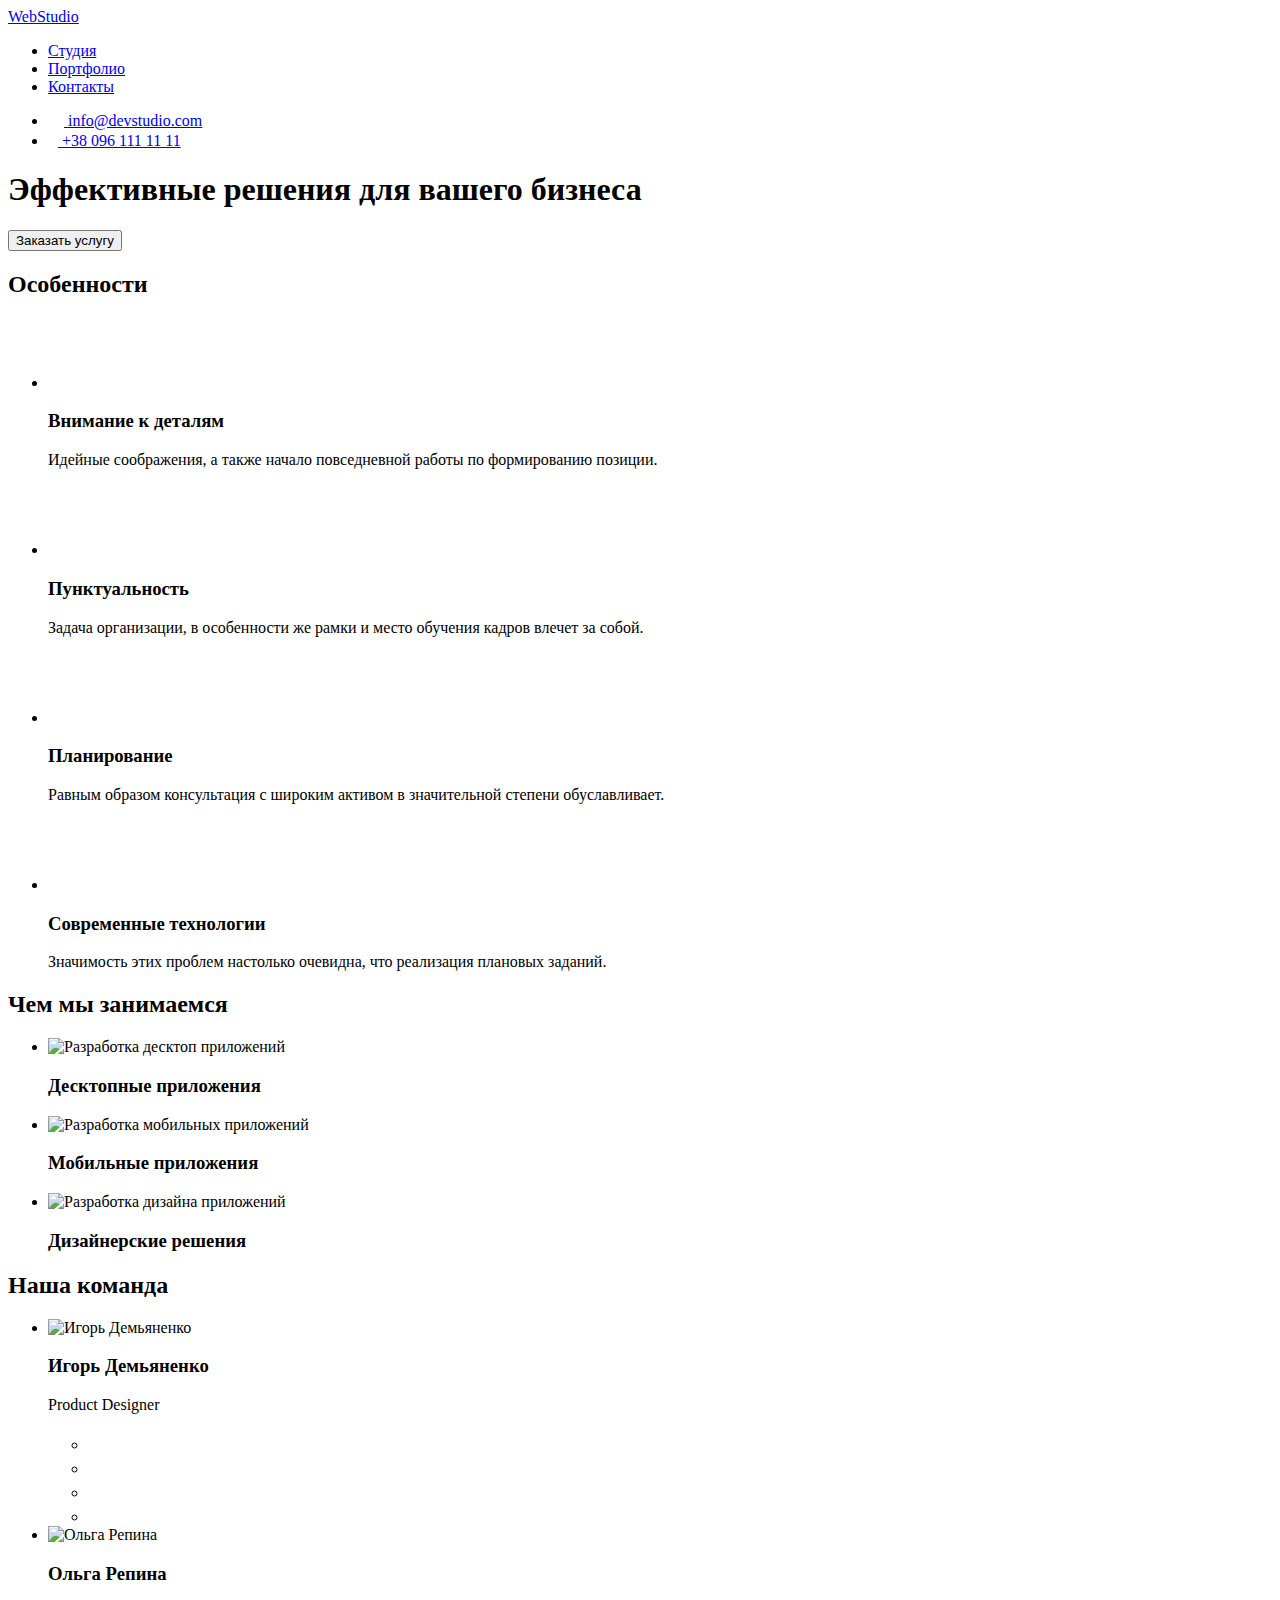
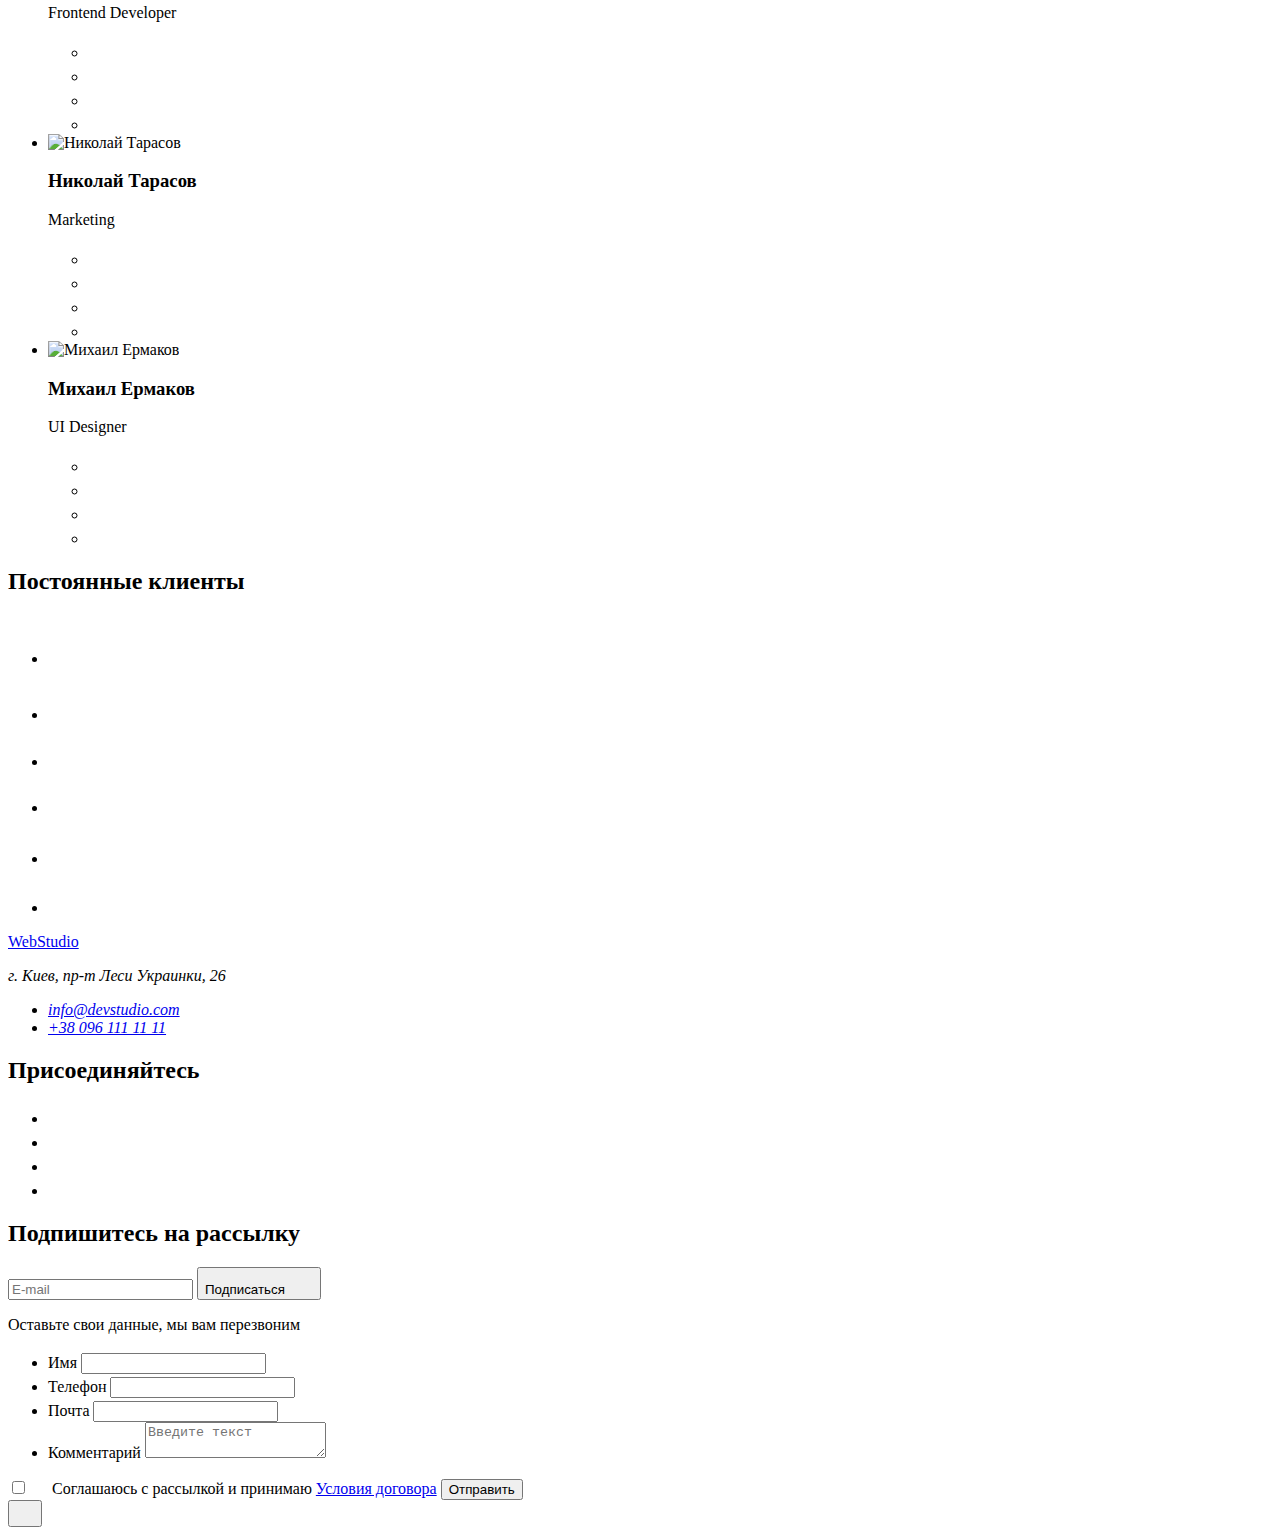
==== index.html @ 6a30c7e4 "Copied files from hw-06" ====
<!DOCTYPE html>
<html lang="ru">
<head>
    <meta charset="UTF-8">
    <meta name="viewport" content="width=device-width, initial-scale=1.0">
    <link rel="preconnect" href="https://fonts.gstatic.com">
    <link href="https://fonts.googleapis.com/css2?family=Raleway:wght@700&family=Roboto:wght@400;500;700;900&display=swap"
        rel="stylesheet">
    <link rel="stylesheet" href="https://cdnjs.cloudflare.com/ajax/libs/modern-normalize/1.0.0/modern-normalize.css"
        integrity="sha512-Zx6MlUMKSVJoQ+83OwhdILe8cSEsCzfqThJd7J/VA2UrK6Ctj85p+xzqfyuNXE5B1k25uUdmJ2OzItbBy9GHAQ=="
        crossorigin="anonymous" />
    <link rel="stylesheet" href="./css/styles.css">
    <title>Web Studio (Version 2.1)</title>
</head>
<body>
    <header class="header">
        <div class="container">
            <a class="logo link" href="./index.html" lang="en">Web<span class="logo-header">Studio</span></a>
            <nav>
                <ul class="navigation-list list">
                    <li>
                        <a class="menu-active-item link" href="./index.html">Студия</a>
                    </li>
                    <li>
                        <a class="menu-item-link link" href="./portfolio.html">Портфолио</a>
                    </li>
                    <li>
                        <a class="menu-item-link link" href="#">Контакты</a>
                    </li>
                </ul>
            </nav>
            <ul class="navigation-list list">
                <li>
                    <a class="header-contacts-link icon-link link" href="mailto:info@devstudio.com">
                        <svg width="16" height="12">
                            <use href="./images/sprite.svg#email"></use>
                        </svg>
                        info@devstudio.com
                    </a>
                </li>
                <li>
                    <a class="header-contacts-link icon-link link" href="tel:+380961111111">
                        <svg width="10" height="16">
                            <use href="./images/sprite.svg#smartphone"></use>
                        </svg>
                        +38 096 111 11 11
                    </a>
                </li>
            </ul>
        </div>
    </header>
    <main>
        <!-- Шапка -->
        <section class="hero">
            <h1 class="hero-motto">Эффективные решения для вашего бизнеса</h1>
            <button class="hero-button" type="button" data-modal-open>Заказать услугу</button>
        </section>

        <!-- Особенности -->
        <section class="features">
            <h2 class="visually-hidden">Особенности</h2>
            <div class="container">
                <ul class="flex-list list">
                    <li class="flex-four-items-in-row">
                        <div class="icon-link">
                            <svg width="70" height="70">
                                <use href="./images/sprite.svg#antenna"></use>
                            </svg>
                        </div>
                        <h3 class="features-list-header">Внимание к деталям</h3>
                        <p class="features-list-description">Идейные соображения, а также начало повседневной работы по формированию позиции.</p>
                    </li>
                    <li class="flex-four-items-in-row">
                        <div class="icon-link">
                            <svg width="70" height="70">
                                <use href="./images/sprite.svg#clock"></use>
                            </svg>
                        </div>
                        <h3 class="features-list-header">Пунктуальность</h3>
                        <p class="features-list-description">Задача организации, в особенности же рамки и место обучения кадров влечет за собой.</p>
                    </li>
                    <li class="flex-four-items-in-row">
                        <div class="icon-link">
                            <svg width="70" height="70">
                                <use href="./images/sprite.svg#diagram"></use>
                            </svg>
                        </div>
                        <h3 class="features-list-header">Планирование</h3>
                        <p class="features-list-description">Равным образом консультация с широким активом в значительной степени обуславливает.</p>
                    </li>
                    <li class="flex-four-items-in-row">
                        <div class="icon-link">
                            <svg width="70" height="70">
                                <use href="./images/sprite.svg#astronaut"></use>
                            </svg>
                        </div>
                        <h3 class="features-list-header">Современные технологии</h3>
                        <p class="features-list-description">Значимость этих проблем настолько очевидна, что реализация плановых заданий.</p>
                    </li>
                </ul>
            </div>
        </section>

        <!-- Чем мы занимаемся -->
        <section class="jobs">
            <div class="container">
                <h2 class="section-header">Чем мы занимаемся</h2>
                <ul class="flex-list list">
                    <li class="jobs-item-wrapper flex-three-items-in-row">
                        <img src="./images/job-example-1.jpg" alt="Разработка десктоп приложений" width="370" height="294">
                        <div class="jobs-item">
                            <h3 class="jobs-item-header">Десктопные приложения</h3>
                        </div>
                    </li>
                    <li class="jobs-item-wrapper flex-three-items-in-row">
                        <img src="./images/job-example-2.jpg" alt="Разработка мобильных приложений" width="370" height="294">
                        <div class="jobs-item">
                            <h3 class="jobs-item-header">Мобильные приложения</h3>
                        </div>
                    </li>
                    <li class="jobs-item-wrapper flex-three-items-in-row">
                        <img src="./images/job-example-3.jpg" alt="Разработка дизайна приложений" width="370" height="294">
                        <div class="jobs-item">
                            <h3 class="jobs-item-header">Дизайнерские решения</h3>
                        </div>
                    </li>
                </ul>
            </div>
        </section>

        <!-- Наша команда -->
        <section class="team">
            <div class="container">
                <h2 class="section-header">Наша команда</h2>
                <ul class="flex-list list">
                    <li class="flex-four-items-in-row team-item">
                        <img src="./images/our-team-1.jpg" alt="Игорь Демьяненко" width="270" height="260">
                        <div class="team-item-description">
                            <h3 class="team-item-name">Игорь Демьяненко</h3>
                            <p class="team-item-position" lang="en">Product Designer</p>
                            <div>
                                <ul class="list">
                                    <li class="link">
                                        <a class="icon-link" href="">
                                            <svg width="20" height="20">
                                                <use href="./images/sprite.svg#instagram"></use>
                                            </svg>
                                        </a>
                                    </li>
                                    <li class="link">
                                        <a class="icon-link" href="">
                                            <svg width="20" height="20">
                                                <use href="./images/sprite.svg#twitter"></use>
                                            </svg>
                                        </a>
                                    </li>
                                    <li class="link">
                                        <a class="icon-link" href="">
                                            <svg width="20" height="20">
                                                <use href="./images/sprite.svg#facebook"></use>
                                            </svg>
                                        </a>
                                    </li>
                                    <li class="link">
                                        <a class="icon-link" href="">
                                            <svg width="20" height="20">
                                                <use href="./images/sprite.svg#linkedin"></use>
                                            </svg>
                                        </a>
                                    </li>
                                </ul>
                            </div>
                        </div>
                    </li>
                    
                    <li class="flex-four-items-in-row team-item">
                        <img src="./images/our-team-2.jpg" alt="Ольга Репина" width="270" height="260">
                        <div class="team-item-description">
                            <h3 class="team-item-name">Ольга Репина</h3>
                            <p class="team-item-position" lang="en">Frontend Developer</p>
                            <div>
                                <ul class="list">
                                    <li class="link">
                                        <a class="icon-link" href="">
                                            <svg width="20" height="20">
                                                <use href="./images/sprite.svg#instagram"></use>
                                            </svg>
                                        </a>
                                    </li>
                                    <li class="link">
                                        <a class="icon-link" href="">
                                            <svg width="20" height="20">
                                                <use href="./images/sprite.svg#twitter"></use>
                                            </svg>
                                        </a>
                                    </li>
                                    <li class="link">
                                        <a class="icon-link" href="">
                                            <svg width="20" height="20">
                                                <use href="./images/sprite.svg#facebook"></use>
                                            </svg>
                                        </a>
                                    </li>
                                    <li class="link">
                                        <a class="icon-link" href="">
                                            <svg width="20" height="20">
                                                <use href="./images/sprite.svg#linkedin"></use>
                                            </svg>
                                        </a>
                                    </li>
                                </ul>
                            </div>
                        </div>
                    </li>
                    
                    <li class="flex-four-items-in-row team-item">
                        <img src="./images/our-team-3.jpg" alt="Николай Тарасов" width="270" height="260">
                        <div class="team-item-description">
                            <h3 class="team-item-name">Николай Тарасов</h3>
                            <p class="team-item-position" lang="en">Marketing</p>
                            <div>
                                <ul class="list">
                                    <li class="link">
                                        <a class="icon-link" href="">
                                            <svg width="20" height="20">
                                                <use href="./images/sprite.svg#instagram"></use>
                                            </svg>
                                        </a>
                                    </li>
                                    <li class="link">
                                        <a class="icon-link" href="">
                                            <svg width="20" height="20">
                                                <use href="./images/sprite.svg#twitter"></use>
                                            </svg>
                                        </a>
                                    </li>
                                    <li class="link">
                                        <a class="icon-link" href="">
                                            <svg width="20" height="20">
                                                <use href="./images/sprite.svg#facebook"></use>
                                            </svg>
                                        </a>
                                    </li>
                                    <li class="link">
                                        <a class="icon-link" href="">
                                            <svg width="20" height="20">
                                                <use href="./images/sprite.svg#linkedin"></use>
                                            </svg>
                                        </a>
                                    </li>
                                </ul>
                            </div>
                        </div>
                    </li>
                    
                    <li class="flex-four-items-in-row team-item">
                        <img src="./images/our-team-4.jpg" alt="Михаил Ермаков" width="270" height="260">
                        <div class="team-item-description">
                            <h3 class="team-item-name">Михаил Ермаков</h3>
                            <p class="team-item-position" lang="en">UI Designer</p>
                            <div>
                                <ul class="list">
                                    <li class="link">
                                        <a class="icon-link" href="">
                                            <svg width="20" height="20">
                                                <use href="./images/sprite.svg#instagram"></use>
                                            </svg>
                                        </a>
                                    </li>
                                    <li class="link">
                                        <a class="icon-link" href="">
                                            <svg width="20" height="20">
                                                <use href="./images/sprite.svg#twitter"></use>
                                            </svg>
                                        </a>
                                    </li>
                                    <li class="link">
                                        <a class="icon-link" href="">
                                            <svg width="20" height="20">
                                                <use href="./images/sprite.svg#facebook"></use>
                                            </svg>
                                        </a>
                                    </li>
                                    <li class="link">
                                        <a class="icon-link" href="">
                                            <svg width="20" height="20">
                                                <use href="./images/sprite.svg#linkedin"></use>
                                            </svg>
                                        </a>
                                    </li>
                                </ul>
                            </div>
                        </div>
                    </li>
                </ul>
            </div>
        </section>

        <!-- Постоянные клиенты -->
        <section class="clients">
            <div class="container">
                <h2 class="section-header">Постоянные клиенты</h2>
                <ul class="flex-list list">
                    <li class="client-item">
                        <a class="icon-link link" href="">
                            <svg width="44" height="49">
                                <use href="./images/sprite.svg#client-1"></use>
                            </svg>
                        </a>
                    </li>
                    <li class="client-item">
                        <a class="icon-link link" href="">
                            <svg width="40" height="52">
                                <use href="./images/sprite.svg#client-2"></use>
                            </svg>
                        </a>
                    </li>
                    <li class="client-item">
                        <a class="icon-link link" href="">
                            <svg width="41" height="43">
                                <use href="./images/sprite.svg#client-3"></use>
                            </svg>
                        </a>
                    </li>
                    <li class="client-item">
                        <a class="icon-link link" href="">
                            <svg width="80" height="42">
                                <use href="./images/sprite.svg#client-4"></use>
                            </svg>
                        </a>
                    </li>
                    <li class="client-item">
                        <a class="icon-link link" href="">
                            <svg width="59" height="47">
                                <use href="./images/sprite.svg#client-5"></use>
                            </svg>
                        </a>
                    </li>
                    <li class="client-item">
                        <a class="icon-link link" href="">
                            <svg width="88" height="45">
                                <use href="./images/sprite.svg#client-6"></use>
                            </svg>
                        </a>
                    </li>
                </ul>
            </div>
        </section>
    </main>
    <footer class="footer">
        <div class="container">
            <div>
                <a class="logo link" href="./index.html" lang="en">Web<span class="logo-footer">Studio</span></a>
                <address>
                    <p class="footer-contacts-address">г. Киев, пр-т Леси Украинки, 26</p>
                    <ul class="list">
                        <li>
                            <a class="footer-contacts-link link" href="mailto:info@devstudio.com">info@devstudio.com</a>
                        </li>
                        <li>
                            <a class="footer-contacts-link link" href="tel:+380961111111">+38 096 111 11 11</a>
                        </li>
                    </ul>
                </address>
            </div>
            <div class="join">
                <h2>Присоединяйтесь</h2>
                <ul class="list">
                    <li class="link">
                        <a class="icon-link" href="">
                            <svg width="20" height="20">
                                <use href="./images/sprite.svg#instagram"></use>
                            </svg>
                        </a>
                    </li>
                    <li class="link">
                        <a class="icon-link" href="">
                            <svg width="20" height="20">
                                <use href="./images/sprite.svg#twitter"></use>
                            </svg>
                        </a>
                    </li>
                    <li class="link">
                        <a class="icon-link" href="">
                            <svg width="20" height="20">
                                <use href="./images/sprite.svg#facebook"></use>
                            </svg>
                        </a>
                    </li>
                    <li class="link">
                        <a class="icon-link" href="">
                            <svg width="20" height="20">
                                <use href="./images/sprite.svg#linkedin"></use>
                            </svg>
                        </a>
                    </li>
                </ul>
            </div>
            <div class="subscribe">
                <h2>Подпишитесь на рассылку</h2>
                <form class="subs-form">
                    <input class="footer-input" type="email" name="subs-email" placeholder="E-mail">
                    <button class="subs-btn" type="submit">
                        Подписаться
                        <svg width="24" height="24">
                            <use href="./images/sprite.svg#subs"></use>
                        </svg>
                    </button>
                </form>
            </div>
        </div>
    </footer>

    <div class="backdrop is-hidden" data-modal>
    <!-- <div class="backdrop" data-modal> -->
        <div class="modal">
            <form class="modal-form">
                <p>Оставьте свои данные, мы вам перезвоним</p>
                <ul class="list">
                    <li>
                        <label class="input-item">
                            Имя
                            <span class="input-wrapper">
                                <input class="modal-input" type="text" name="user-name" required minlength="2">
                                <svg width="18" height="18">
                                    <use href="./images/sprite.svg#person"></use>
                                </svg>
                            </span>
                        </label>
                    </li>

                    <li>
                        <label class="input-item">
                            Телефон
                            <span class="input-wrapper">
                                <input class="modal-input" type="tel" name="user-phone" required pattern="[+]+[0-9]{12}" title="+380111111111">
                                <svg width="18" height="18">
                                    <use href="./images/sprite.svg#phone"></use>
                                </svg>
                            </span>
                        </label>
                    </li>

                    <li>
                        <label class="input-item">
                            Почта
                            <span class="input-wrapper">
                                <input class="modal-input" type="email" name="user-email" required>
                                <svg width="18" height="18">
                                    <use href="./images/sprite.svg#modal-email"></use>
                                </svg>
                            </span>
                        </label>
                    </li>

                    <li>
                        <label class="input-item">
                            Комментарий
                            <textarea name="comments" placeholder="Введите текст"></textarea>
                        </label>
                    </li>
                </ul>
                    
                <input class="agreement-checkbox visually-hidden" type="checkbox" name="agreement" id="agreement">
                <label class="agreement-text" for="agreement">
                    <span class="check-off"></span>
                    <svg width="16" height="15">
                        <use href="./images/sprite.svg#check-on"></use>
                    </svg>
                    <span class="agr-text">Соглашаюсь с рассылкой и принимаю <a href="#">Условия договора</a></span>
                </label>
                
                <button class="send-btn" type="submit">
                    Отправить
                </button>
            </form>
            <button class="modal-close-btn icon-link" type="button" data-modal-close>
                <svg width="18" height="18">
                    <use href="./images/sprite.svg#close"></use>
                </svg>
            </button>
        </div>
    </div>

    <script src="./js/modal.js"></script>
</body>
</html>
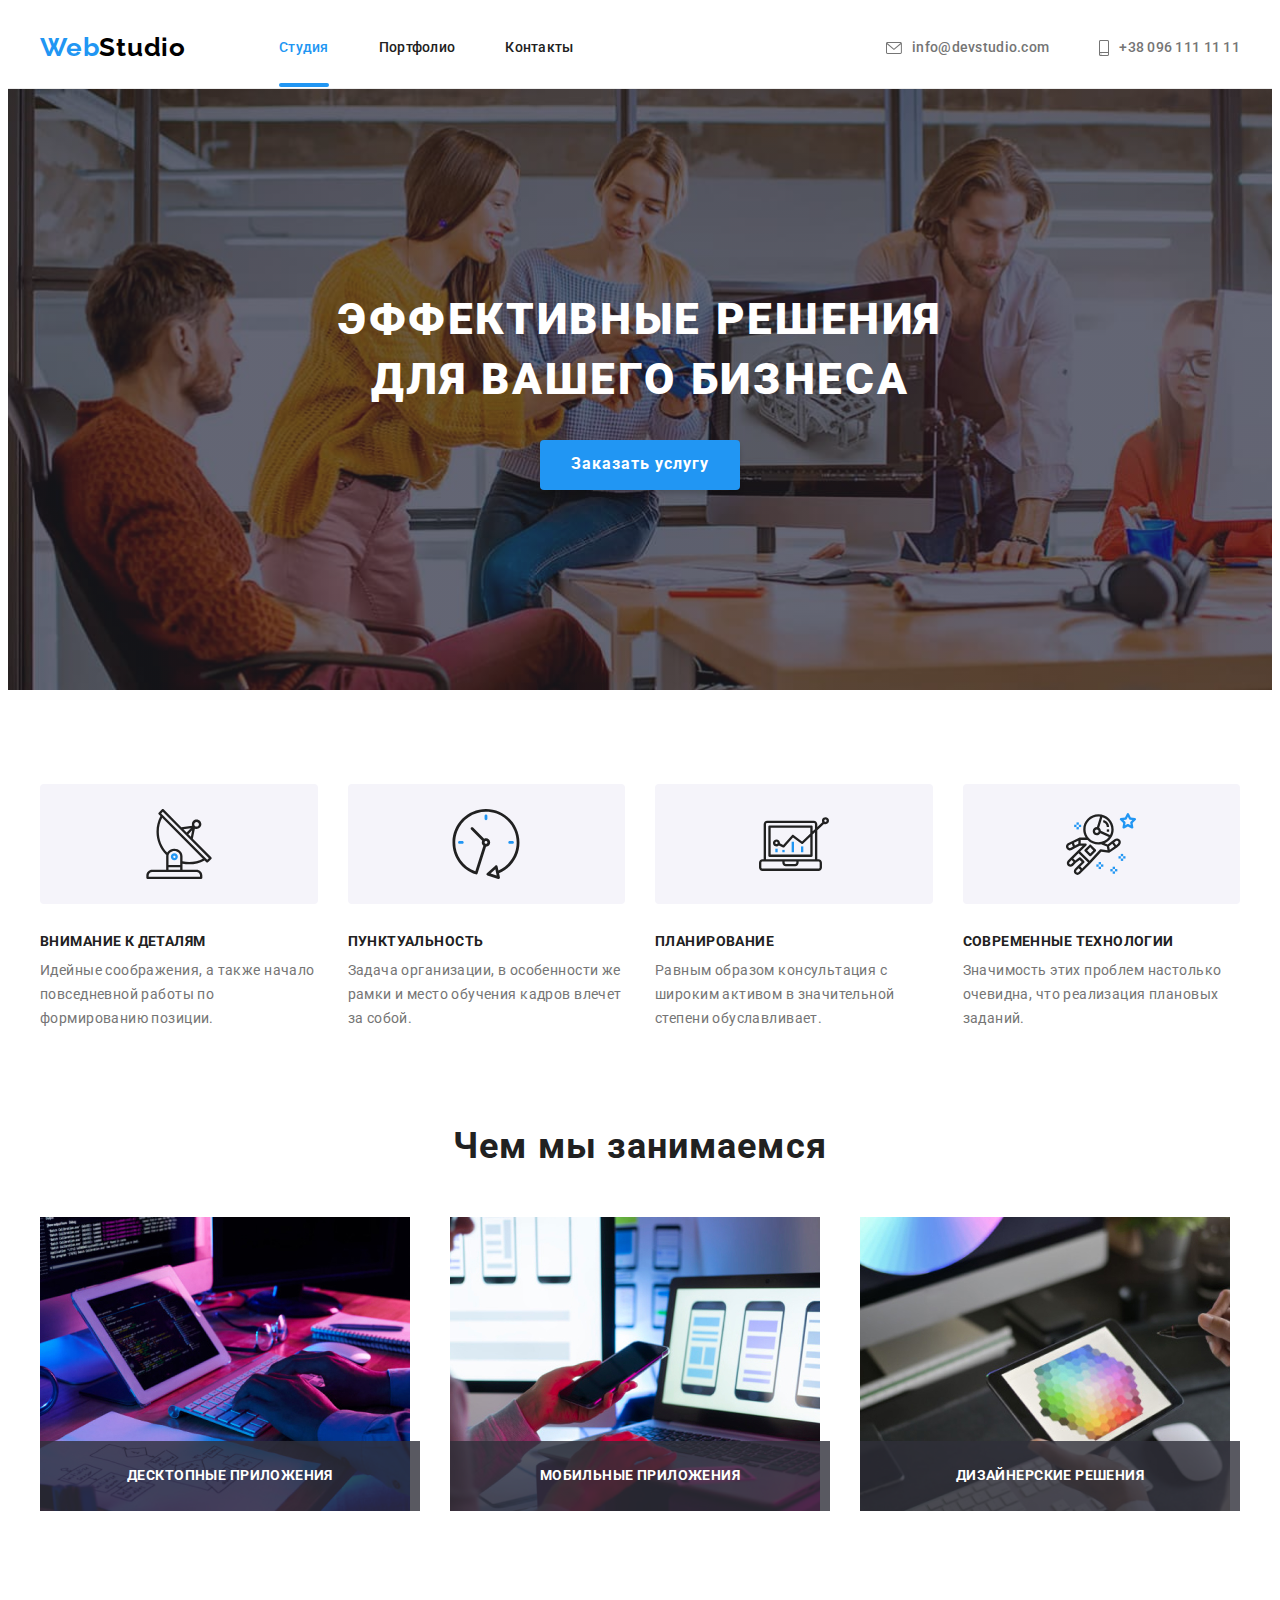
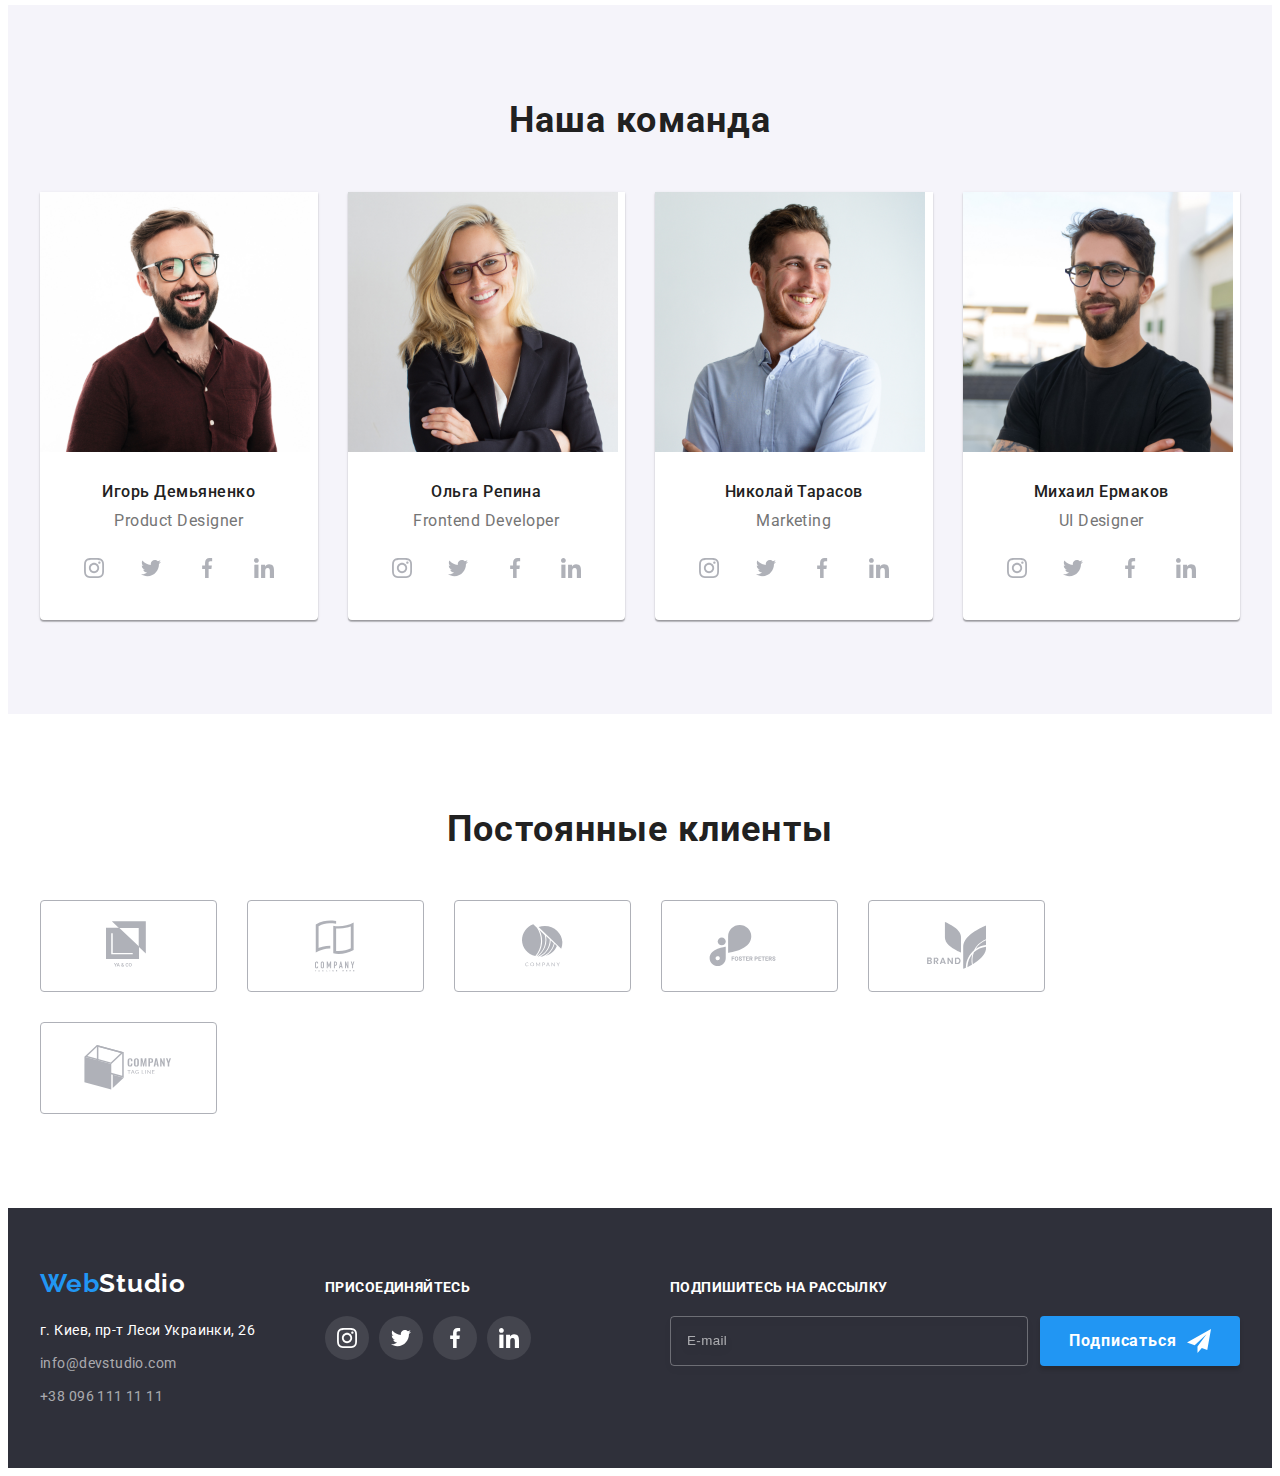
==== commit 13a06cbb: "renamed classes" ====
--- a/index.html
+++ b/index.html
@@ -15,32 +15,32 @@
 <body>
     <header class="header">
         <div class="container">
-            <a class="logo link" href="./index.html" lang="en">Web<span class="logo-header">Studio</span></a>
+            <a class="logo" href="./index.html" lang="en">Web<span class="logo--dark-text">Studio</span></a>
             <nav>
-                <ul class="navigation-list list">
-                    <li>
-                        <a class="menu-active-item link" href="./index.html">Студия</a>
-                    </li>
-                    <li>
-                        <a class="menu-item-link link" href="./portfolio.html">Портфолио</a>
-                    </li>
-                    <li>
-                        <a class="menu-item-link link" href="#">Контакты</a>
+                <ul class="menu">
+                    <li>
+                        <a class="menu__item--active" href="./index.html">Студия</a>
+                    </li>
+                    <li>
+                        <a class="menu__item" href="./portfolio.html">Портфолио</a>
+                    </li>
+                    <li>
+                        <a class="menu__item" href="#">Контакты</a>
                     </li>
                 </ul>
             </nav>
-            <ul class="navigation-list list">
+            <ul class="header-contacts">
                 <li>
-                    <a class="header-contacts-link icon-link link" href="mailto:info@devstudio.com">
-                        <svg width="16" height="12">
+                    <a class="header-contacts__link icon-wrapper" href="mailto:info@devstudio.com">
+                        <svg class="header-contacts__icon" width="16" height="12">
                             <use href="./images/sprite.svg#email"></use>
                         </svg>
                         info@devstudio.com
                     </a>
                 </li>
                 <li>
-                    <a class="header-contacts-link icon-link link" href="tel:+380961111111">
-                        <svg width="10" height="16">
+                    <a class="header-contacts__link icon-wrapper" href="tel:+380961111111">
+                        <svg class="header-contacts__icon" width="10" height="16">
                             <use href="./images/sprite.svg#smartphone"></use>
                         </svg>
                         +38 096 111 11 11
@@ -52,50 +52,50 @@
     <main>
         <!-- Шапка -->
         <section class="hero">
-            <h1 class="hero-motto">Эффективные решения для вашего бизнеса</h1>
-            <button class="hero-button" type="button" data-modal-open>Заказать услугу</button>
+            <h1 class="hero__motto">Эффективные решения для вашего бизнеса</h1>
+            <button class="form-btn" type="button" data-modal-open>Заказать услугу</button>
         </section>
 
         <!-- Особенности -->
         <section class="features">
             <h2 class="visually-hidden">Особенности</h2>
             <div class="container">
-                <ul class="flex-list list">
+                <ul class="flex-list">
                     <li class="flex-four-items-in-row">
-                        <div class="icon-link">
+                        <div class="features__icon icon-wrapper">
                             <svg width="70" height="70">
                                 <use href="./images/sprite.svg#antenna"></use>
                             </svg>
                         </div>
-                        <h3 class="features-list-header">Внимание к деталям</h3>
-                        <p class="features-list-description">Идейные соображения, а также начало повседневной работы по формированию позиции.</p>
+                        <h3 class="features__title">Внимание к деталям</h3>
+                        <p class="features__description">Идейные соображения, а также начало повседневной работы по формированию позиции.</p>
                     </li>
                     <li class="flex-four-items-in-row">
-                        <div class="icon-link">
+                        <div class="features__icon icon-wrapper">
                             <svg width="70" height="70">
                                 <use href="./images/sprite.svg#clock"></use>
                             </svg>
                         </div>
-                        <h3 class="features-list-header">Пунктуальность</h3>
-                        <p class="features-list-description">Задача организации, в особенности же рамки и место обучения кадров влечет за собой.</p>
+                        <h3 class="features__title">Пунктуальность</h3>
+                        <p class="features__description">Задача организации, в особенности же рамки и место обучения кадров влечет за собой.</p>
                     </li>
                     <li class="flex-four-items-in-row">
-                        <div class="icon-link">
+                        <div class="features__icon icon-wrapper">
                             <svg width="70" height="70">
                                 <use href="./images/sprite.svg#diagram"></use>
                             </svg>
                         </div>
-                        <h3 class="features-list-header">Планирование</h3>
-                        <p class="features-list-description">Равным образом консультация с широким активом в значительной степени обуславливает.</p>
+                        <h3 class="features__title">Планирование</h3>
+                        <p class="features__description">Равным образом консультация с широким активом в значительной степени обуславливает.</p>
                     </li>
                     <li class="flex-four-items-in-row">
-                        <div class="icon-link">
+                        <div class="features__icon icon-wrapper">
                             <svg width="70" height="70">
                                 <use href="./images/sprite.svg#astronaut"></use>
                             </svg>
                         </div>
-                        <h3 class="features-list-header">Современные технологии</h3>
-                        <p class="features-list-description">Значимость этих проблем настолько очевидна, что реализация плановых заданий.</p>
+                        <h3 class="features__title">Современные технологии</h3>
+                        <p class="features__description">Значимость этих проблем настолько очевидна, что реализация плановых заданий.</p>
                     </li>
                 </ul>
             </div>
@@ -105,23 +105,23 @@
         <section class="jobs">
             <div class="container">
                 <h2 class="section-header">Чем мы занимаемся</h2>
-                <ul class="flex-list list">
-                    <li class="jobs-item-wrapper flex-three-items-in-row">
+                <ul class="flex-list">
+                    <li class="jobs-item flex-three-items-in-row">
                         <img src="./images/job-example-1.jpg" alt="Разработка десктоп приложений" width="370" height="294">
-                        <div class="jobs-item">
-                            <h3 class="jobs-item-header">Десктопные приложения</h3>
-                        </div>
-                    </li>
-                    <li class="jobs-item-wrapper flex-three-items-in-row">
+                        <div class="jobs-item__wrapper">
+                            <h3 class="jobs-item__title">Десктопные приложения</h3>
+                        </div>
+                    </li>
+                    <li class="jobs-item flex-three-items-in-row">
                         <img src="./images/job-example-2.jpg" alt="Разработка мобильных приложений" width="370" height="294">
-                        <div class="jobs-item">
-                            <h3 class="jobs-item-header">Мобильные приложения</h3>
-                        </div>
-                    </li>
-                    <li class="jobs-item-wrapper flex-three-items-in-row">
+                        <div class="jobs-item__wrapper">
+                            <h3 class="jobs-item__title">Мобильные приложения</h3>
+                        </div>
+                    </li>
+                    <li class="jobs-item flex-three-items-in-row">
                         <img src="./images/job-example-3.jpg" alt="Разработка дизайна приложений" width="370" height="294">
-                        <div class="jobs-item">
-                            <h3 class="jobs-item-header">Дизайнерские решения</h3>
+                        <div class="jobs-item__wrapper">
+                            <h3 class="jobs-item__title">Дизайнерские решения</h3>
                         </div>
                     </li>
                 </ul>
@@ -132,164 +132,156 @@
         <section class="team">
             <div class="container">
                 <h2 class="section-header">Наша команда</h2>
-                <ul class="flex-list list">
-                    <li class="flex-four-items-in-row team-item">
+                <ul class="flex-list">
+                    <li class="team__item flex-four-items-in-row">
                         <img src="./images/our-team-1.jpg" alt="Игорь Демьяненко" width="270" height="260">
-                        <div class="team-item-description">
-                            <h3 class="team-item-name">Игорь Демьяненко</h3>
-                            <p class="team-item-position" lang="en">Product Designer</p>
-                            <div>
-                                <ul class="list">
-                                    <li class="link">
-                                        <a class="icon-link" href="">
-                                            <svg width="20" height="20">
-                                                <use href="./images/sprite.svg#instagram"></use>
-                                            </svg>
-                                        </a>
-                                    </li>
-                                    <li class="link">
-                                        <a class="icon-link" href="">
-                                            <svg width="20" height="20">
-                                                <use href="./images/sprite.svg#twitter"></use>
-                                            </svg>
-                                        </a>
-                                    </li>
-                                    <li class="link">
-                                        <a class="icon-link" href="">
-                                            <svg width="20" height="20">
-                                                <use href="./images/sprite.svg#facebook"></use>
-                                            </svg>
-                                        </a>
-                                    </li>
-                                    <li class="link">
-                                        <a class="icon-link" href="">
-                                            <svg width="20" height="20">
-                                                <use href="./images/sprite.svg#linkedin"></use>
-                                            </svg>
-                                        </a>
-                                    </li>
-                                </ul>
-                            </div>
+                        <div class="team__meta">
+                            <h3 class="team__member-name">Игорь Демьяненко</h3>
+                            <p class="team__position" lang="en">Product Designer</p>
+                            <ul class="socials">
+                                <li>
+                                    <a class="socials__icon icon-wrapper" href="#">
+                                        <svg width="20" height="20">
+                                            <use href="./images/sprite.svg#instagram"></use>
+                                        </svg>
+                                    </a>
+                                </li>
+                                <li>
+                                    <a class="socials__icon icon-wrapper" href="#">
+                                        <svg width="20" height="20">
+                                            <use href="./images/sprite.svg#twitter"></use>
+                                        </svg>
+                                    </a>
+                                </li>
+                                <li>
+                                    <a class="socials__icon icon-wrapper" href="#">
+                                        <svg width="20" height="20">
+                                            <use href="./images/sprite.svg#facebook"></use>
+                                        </svg>
+                                    </a>
+                                </li>
+                                <li>
+                                    <a class="socials__icon icon-wrapper" href="#">
+                                        <svg width="20" height="20">
+                                            <use href="./images/sprite.svg#linkedin"></use>
+                                        </svg>
+                                    </a>
+                                </li>
+                            </ul>
                         </div>
                     </li>
                     
-                    <li class="flex-four-items-in-row team-item">
+                    <li class="team__item flex-four-items-in-row">
                         <img src="./images/our-team-2.jpg" alt="Ольга Репина" width="270" height="260">
-                        <div class="team-item-description">
-                            <h3 class="team-item-name">Ольга Репина</h3>
-                            <p class="team-item-position" lang="en">Frontend Developer</p>
-                            <div>
-                                <ul class="list">
-                                    <li class="link">
-                                        <a class="icon-link" href="">
-                                            <svg width="20" height="20">
-                                                <use href="./images/sprite.svg#instagram"></use>
-                                            </svg>
-                                        </a>
-                                    </li>
-                                    <li class="link">
-                                        <a class="icon-link" href="">
-                                            <svg width="20" height="20">
-                                                <use href="./images/sprite.svg#twitter"></use>
-                                            </svg>
-                                        </a>
-                                    </li>
-                                    <li class="link">
-                                        <a class="icon-link" href="">
-                                            <svg width="20" height="20">
-                                                <use href="./images/sprite.svg#facebook"></use>
-                                            </svg>
-                                        </a>
-                                    </li>
-                                    <li class="link">
-                                        <a class="icon-link" href="">
-                                            <svg width="20" height="20">
-                                                <use href="./images/sprite.svg#linkedin"></use>
-                                            </svg>
-                                        </a>
-                                    </li>
-                                </ul>
-                            </div>
+                        <div class="team__meta">
+                            <h3 class="team__member-name">Ольга Репина</h3>
+                            <p class="team__position" lang="en">Frontend Developer</p>
+                            <ul class="socials">
+                                <li>
+                                    <a class="socials__icon icon-wrapper" href="#">
+                                        <svg width="20" height="20">
+                                            <use href="./images/sprite.svg#instagram"></use>
+                                        </svg>
+                                    </a>
+                                </li>
+                                <li>
+                                    <a class="socials__icon icon-wrapper" href="#">
+                                        <svg width="20" height="20">
+                                            <use href="./images/sprite.svg#twitter"></use>
+                                        </svg>
+                                    </a>
+                                </li>
+                                <li>
+                                    <a class="socials__icon icon-wrapper" href="#">
+                                        <svg width="20" height="20">
+                                            <use href="./images/sprite.svg#facebook"></use>
+                                        </svg>
+                                    </a>
+                                </li>
+                                <li>
+                                    <a class="socials__icon icon-wrapper" href="#">
+                                        <svg width="20" height="20">
+                                            <use href="./images/sprite.svg#linkedin"></use>
+                                        </svg>
+                                    </a>
+                                </li>
+                            </ul>
                         </div>
                     </li>
                     
-                    <li class="flex-four-items-in-row team-item">
+                    <li class="team__item flex-four-items-in-row">
                         <img src="./images/our-team-3.jpg" alt="Николай Тарасов" width="270" height="260">
-                        <div class="team-item-description">
-                            <h3 class="team-item-name">Николай Тарасов</h3>
-                            <p class="team-item-position" lang="en">Marketing</p>
-                            <div>
-                                <ul class="list">
-                                    <li class="link">
-                                        <a class="icon-link" href="">
-                                            <svg width="20" height="20">
-                                                <use href="./images/sprite.svg#instagram"></use>
-                                            </svg>
-                                        </a>
-                                    </li>
-                                    <li class="link">
-                                        <a class="icon-link" href="">
-                                            <svg width="20" height="20">
-                                                <use href="./images/sprite.svg#twitter"></use>
-                                            </svg>
-                                        </a>
-                                    </li>
-                                    <li class="link">
-                                        <a class="icon-link" href="">
-                                            <svg width="20" height="20">
-                                                <use href="./images/sprite.svg#facebook"></use>
-                                            </svg>
-                                        </a>
-                                    </li>
-                                    <li class="link">
-                                        <a class="icon-link" href="">
-                                            <svg width="20" height="20">
-                                                <use href="./images/sprite.svg#linkedin"></use>
-                                            </svg>
-                                        </a>
-                                    </li>
-                                </ul>
-                            </div>
+                        <div class="team__meta">
+                            <h3 class="team__member-name">Николай Тарасов</h3>
+                            <p class="team__position" lang="en">Marketing</p>
+                            <ul class="socials">
+                                <li>
+                                    <a class="socials__icon icon-wrapper" href="#">
+                                        <svg width="20" height="20">
+                                            <use href="./images/sprite.svg#instagram"></use>
+                                        </svg>
+                                    </a>
+                                </li>
+                                <li>
+                                    <a class="socials__icon icon-wrapper" href="#">
+                                        <svg width="20" height="20">
+                                            <use href="./images/sprite.svg#twitter"></use>
+                                        </svg>
+                                    </a>
+                                </li>
+                                <li>
+                                    <a class="socials__icon icon-wrapper" href="#">
+                                        <svg width="20" height="20">
+                                            <use href="./images/sprite.svg#facebook"></use>
+                                        </svg>
+                                    </a>
+                                </li>
+                                <li>
+                                    <a class="socials__icon icon-wrapper" href="#">
+                                        <svg width="20" height="20">
+                                            <use href="./images/sprite.svg#linkedin"></use>
+                                        </svg>
+                                    </a>
+                                </li>
+                            </ul>
                         </div>
                     </li>
                     
-                    <li class="flex-four-items-in-row team-item">
+                    <li class="team__item flex-four-items-in-row">
                         <img src="./images/our-team-4.jpg" alt="Михаил Ермаков" width="270" height="260">
-                        <div class="team-item-description">
-                            <h3 class="team-item-name">Михаил Ермаков</h3>
-                            <p class="team-item-position" lang="en">UI Designer</p>
-                            <div>
-                                <ul class="list">
-                                    <li class="link">
-                                        <a class="icon-link" href="">
-                                            <svg width="20" height="20">
-                                                <use href="./images/sprite.svg#instagram"></use>
-                                            </svg>
-                                        </a>
-                                    </li>
-                                    <li class="link">
-                                        <a class="icon-link" href="">
-                                            <svg width="20" height="20">
-                                                <use href="./images/sprite.svg#twitter"></use>
-                                            </svg>
-                                        </a>
-                                    </li>
-                                    <li class="link">
-                                        <a class="icon-link" href="">
-                                            <svg width="20" height="20">
-                                                <use href="./images/sprite.svg#facebook"></use>
-                                            </svg>
-                                        </a>
-                                    </li>
-                                    <li class="link">
-                                        <a class="icon-link" href="">
-                                            <svg width="20" height="20">
-                                                <use href="./images/sprite.svg#linkedin"></use>
-                                            </svg>
-                                        </a>
-                                    </li>
-                                </ul>
-                            </div>
+                        <div class="team__meta">
+                            <h3 class="team__member-name">Михаил Ермаков</h3>
+                            <p class="team__position" lang="en">UI Designer</p>
+                            <ul class="socials">
+                                <li>
+                                    <a class="socials__icon icon-wrapper" href="#">
+                                        <svg width="20" height="20">
+                                            <use href="./images/sprite.svg#instagram"></use>
+                                        </svg>
+                                    </a>
+                                </li>
+                                <li>
+                                    <a class="socials__icon icon-wrapper" href="#">
+                                        <svg width="20" height="20">
+                                            <use href="./images/sprite.svg#twitter"></use>
+                                        </svg>
+                                    </a>
+                                </li>
+                                <li>
+                                    <a class="socials__icon icon-wrapper" href="#">
+                                        <svg width="20" height="20">
+                                            <use href="./images/sprite.svg#facebook"></use>
+                                        </svg>
+                                    </a>
+                                </li>
+                                <li>
+                                    <a class="socials__icon icon-wrapper" href="#">
+                                        <svg width="20" height="20">
+                                            <use href="./images/sprite.svg#linkedin"></use>
+                                        </svg>
+                                    </a>
+                                </li>
+                            </ul>
                         </div>
                     </li>
                 </ul>
@@ -300,44 +292,44 @@
         <section class="clients">
             <div class="container">
                 <h2 class="section-header">Постоянные клиенты</h2>
-                <ul class="flex-list list">
-                    <li class="client-item">
-                        <a class="icon-link link" href="">
+                <ul class="flex-list">
+                    <li class="clients__item">
+                        <a class="clients__icon icon-wrapper" href="">
                             <svg width="44" height="49">
                                 <use href="./images/sprite.svg#client-1"></use>
                             </svg>
                         </a>
                     </li>
-                    <li class="client-item">
-                        <a class="icon-link link" href="">
+                    <li class="clients__item">
+                        <a class="clients__icon icon-wrapper" href="">
                             <svg width="40" height="52">
                                 <use href="./images/sprite.svg#client-2"></use>
                             </svg>
                         </a>
                     </li>
-                    <li class="client-item">
-                        <a class="icon-link link" href="">
+                    <li class="clients__item">
+                        <a class="clients__icon icon-wrapper" href="">
                             <svg width="41" height="43">
                                 <use href="./images/sprite.svg#client-3"></use>
                             </svg>
                         </a>
                     </li>
-                    <li class="client-item">
-                        <a class="icon-link link" href="">
+                    <li class="clients__item">
+                        <a class="clients__icon icon-wrapper" href="">
                             <svg width="80" height="42">
                                 <use href="./images/sprite.svg#client-4"></use>
                             </svg>
                         </a>
                     </li>
-                    <li class="client-item">
-                        <a class="icon-link link" href="">
+                    <li class="clients__item">
+                        <a class="clients__icon icon-wrapper" href="">
                             <svg width="59" height="47">
                                 <use href="./images/sprite.svg#client-5"></use>
                             </svg>
                         </a>
                     </li>
-                    <li class="client-item">
-                        <a class="icon-link link" href="">
+                    <li class="clients__item">
+                        <a class="clients__icon icon-wrapper" href="">
                             <svg width="88" height="45">
                                 <use href="./images/sprite.svg#client-6"></use>
                             </svg>
@@ -350,45 +342,45 @@
     <footer class="footer">
         <div class="container">
             <div>
-                <a class="logo link" href="./index.html" lang="en">Web<span class="logo-footer">Studio</span></a>
-                <address>
-                    <p class="footer-contacts-address">г. Киев, пр-т Леси Украинки, 26</p>
-                    <ul class="list">
+                <a class="logo" href="./index.html" lang="en">Web<span class="logo--light-text">Studio</span></a>
+                <address class="footer-contacts">
+                    <p class="footer-contacts__address">г. Киев, пр-т Леси Украинки, 26</p>
+                    <ul>
                         <li>
-                            <a class="footer-contacts-link link" href="mailto:info@devstudio.com">info@devstudio.com</a>
+                            <a class="footer-contacts__link" href="mailto:info@devstudio.com">info@devstudio.com</a>
                         </li>
                         <li>
-                            <a class="footer-contacts-link link" href="tel:+380961111111">+38 096 111 11 11</a>
+                            <a class="footer-contacts__link" href="tel:+380961111111">+38 096 111 11 11</a>
                         </li>
                     </ul>
                 </address>
             </div>
             <div class="join">
                 <h2>Присоединяйтесь</h2>
-                <ul class="list">
-                    <li class="link">
-                        <a class="icon-link" href="">
+                <ul class="socials">
+                    <li>
+                        <a class="socials__icon--dark-theme socials__icon icon-wrapper" href="">
                             <svg width="20" height="20">
                                 <use href="./images/sprite.svg#instagram"></use>
                             </svg>
                         </a>
                     </li>
-                    <li class="link">
-                        <a class="icon-link" href="">
+                    <li>
+                        <a class="socials__icon--dark-theme socials__icon icon-wrapper" href="">
                             <svg width="20" height="20">
                                 <use href="./images/sprite.svg#twitter"></use>
                             </svg>
                         </a>
                     </li>
-                    <li class="link">
-                        <a class="icon-link" href="">
+                    <li>
+                        <a class="socials__icon--dark-theme socials__icon icon-wrapper" href="">
                             <svg width="20" height="20">
                                 <use href="./images/sprite.svg#facebook"></use>
                             </svg>
                         </a>
                     </li>
-                    <li class="link">
-                        <a class="icon-link" href="">
+                    <li>
+                        <a class="socials__icon--dark-theme socials__icon icon-wrapper" href="">
                             <svg width="20" height="20">
                                 <use href="./images/sprite.svg#linkedin"></use>
                             </svg>
@@ -399,8 +391,8 @@
             <div class="subscribe">
                 <h2>Подпишитесь на рассылку</h2>
                 <form class="subs-form">
-                    <input class="footer-input" type="email" name="subs-email" placeholder="E-mail">
-                    <button class="subs-btn" type="submit">
+                    <input class="subs-form__input" type="email" name="subs-email" placeholder="E-mail">
+                    <button class="subs-form__btn form-btn" type="submit">
                         Подписаться
                         <svg width="24" height="24">
                             <use href="./images/sprite.svg#subs"></use>
@@ -413,16 +405,16 @@
 
     <div class="backdrop is-hidden" data-modal>
     <!-- <div class="backdrop" data-modal> -->
-        <div class="modal">
-            <form class="modal-form">
-                <p>Оставьте свои данные, мы вам перезвоним</p>
-                <ul class="list">
-                    <li>
-                        <label class="input-item">
+        <div class="modal-container">
+            <form class="modal">
+                <p class="modal__text">Оставьте свои данные, мы вам перезвоним</p>
+                <ul>
+                    <li>
+                        <label class="modal__label">
                             Имя
-                            <span class="input-wrapper">
-                                <input class="modal-input" type="text" name="user-name" required minlength="2">
-                                <svg width="18" height="18">
+                            <span class="modal__input-wrapper">
+                                <input class="modal__input" type="text" name="user-name" required minlength="2">
+                                <svg class="modal__icon" width="18" height="18">
                                     <use href="./images/sprite.svg#person"></use>
                                 </svg>
                             </span>
@@ -430,11 +422,11 @@
                     </li>
 
                     <li>
-                        <label class="input-item">
+                        <label class="modal__label">
                             Телефон
-                            <span class="input-wrapper">
-                                <input class="modal-input" type="tel" name="user-phone" required pattern="[+]+[0-9]{12}" title="+380111111111">
-                                <svg width="18" height="18">
+                            <span class="modal__input-wrapper">
+                                <input class="modal__input" type="tel" name="user-phone" required pattern="[+]+[0-9]{12}" title="+380111111111">
+                                <svg class="modal__icon" width="18" height="18">
                                     <use href="./images/sprite.svg#phone"></use>
                                 </svg>
                             </span>
@@ -442,11 +434,11 @@
                     </li>
 
                     <li>
-                        <label class="input-item">
+                        <label class="modal__label">
                             Почта
-                            <span class="input-wrapper">
-                                <input class="modal-input" type="email" name="user-email" required>
-                                <svg width="18" height="18">
+                            <span class="modal__input-wrapper">
+                                <input class="modal__input" type="email" name="user-email" required>
+                                <svg class="modal__icon" width="18" height="18">
                                     <use href="./images/sprite.svg#modal-email"></use>
                                 </svg>
                             </span>
@@ -454,27 +446,28 @@
                     </li>
 
                     <li>
-                        <label class="input-item">
+                        <label class="modal__label">
                             Комментарий
-                            <textarea name="comments" placeholder="Введите текст"></textarea>
+                            <textarea class="modal__textarea" name="comments" placeholder="Введите текст"></textarea>
                         </label>
                     </li>
                 </ul>
                     
-                <input class="agreement-checkbox visually-hidden" type="checkbox" name="agreement" id="agreement">
-                <label class="agreement-text" for="agreement">
+                <input class="default-checkbox visually-hidden" type="checkbox" name="agreement" id="agreement">
+                <label class="agreement" for="agreement">
                     <span class="check-off"></span>
-                    <svg width="16" height="15">
+                    <svg class="check-on" width="16" height="15">
                         <use href="./images/sprite.svg#check-on"></use>
                     </svg>
-                    <span class="agr-text">Соглашаюсь с рассылкой и принимаю <a href="#">Условия договора</a></span>
+                    <span class="agreement__text">Соглашаюсь с рассылкой и принимаю <a href="#">Условия договора</a></span>
                 </label>
                 
-                <button class="send-btn" type="submit">
+                <button class="form-btn" type="submit">
                     Отправить
                 </button>
             </form>
-            <button class="modal-close-btn icon-link" type="button" data-modal-close>
+
+            <button class="close-btn icon-wrapper" type="button" data-modal-close>
                 <svg width="18" height="18">
                     <use href="./images/sprite.svg#close"></use>
                 </svg>
--- a/css/styles.css
+++ b/css/styles.css
@@ -0,0 +1,787 @@
+:root {
+  --main-color: #212121;
+  --secondary-color: #757575;
+  --third-color: #fff;
+  --active-color: #2196f3;
+  --dark-bg-color: #2f303a;
+  --light-bg-color: #f5f4fa;
+  --logo-header-color: #000;
+  --form-button-focus-color: #188ce8;
+  --icons-main-color: #afb1b8;
+}
+
+a {
+  text-decoration: none; /* убираем подчеркивание ссылок */
+}
+
+ul {
+  list-style-type: none; /* убираем маркеры */
+}
+
+body {
+  font-family: "Roboto", sans-serif; /* задаем основной шрифт */
+}
+
+.visually-hidden {
+  position: absolute !important;
+  clip: rect(1px 1px 1px 1px); /* IE6, IE7 */
+  clip: rect(1px, 1px, 1px, 1px);
+  padding: 0 !important;
+  border: 0 !important;
+  height: 1px !important;
+  width: 1px !important;
+  overflow: hidden; /* скрываем ненужные заголовки */
+}
+
+h1,
+h2,
+h3,
+h4,
+h5,
+h6,
+p {
+  margin: 0;
+}
+
+ul,
+ol {
+  margin: 0;
+  padding: 0;
+}
+
+.container {
+  width: 1200px;
+  margin: 0 auto;
+  padding-left: 15px;
+  padding-right: 15px;
+  /* outline: 2px solid tomato; */
+}
+
+.flex-list {
+  display: flex;
+  flex-wrap: wrap;
+  margin-left: -30px;
+  margin-top: -30px;
+}
+
+.flex-four-items-in-row {
+  flex-basis: calc(100% / 4 - 30px);
+  margin-left: 30px;
+  margin-top: 30px;
+}
+
+.flex-three-items-in-row {
+  flex-basis: calc(100% / 3 - 30px);
+  margin-left: 30px;
+  margin-top: 30px;
+}
+
+section {
+  padding-top: 94px;
+  padding-bottom: 94px;
+}
+
+img {
+  display: block;
+}
+
+.icon-wrapper {
+  display: flex;
+  justify-content: center;
+  align-items: center;
+  fill: var(--icons-main-color);
+}
+
+.form-btn {
+  font-family: "Roboto", sans-serif;
+  font-size: 16px;
+  font-weight: 700;
+  line-height: 1.88;
+  width: 200px;
+  height: 50px;
+  letter-spacing: 0.06em;
+  color: var(--third-color);
+  background: var(--active-color);
+  box-shadow: 0px 4px 4px rgba(0, 0, 0, 0.15);
+  border-radius: 4px;
+  border: none;
+  display: flex;
+  justify-content: center;
+  align-items: center;
+  margin: 0 auto;
+
+  transition: background-color 250ms cubic-bezier(0.4, 0, 0.2, 1);
+}
+
+.form-btn:hover,
+.form-btn:focus {
+  background-color: var(--form-button-focus-color);
+  cursor: pointer;
+}
+
+.section-header {
+  font-weight: 700;
+  font-size: 36px;
+  line-height: 1.17;
+  text-align: center;
+  letter-spacing: 0.03em;
+  color: var(--main-color);
+  margin-bottom: 50px;
+}
+
+/* ============ HEADER ============ */
+.header .container {
+  display: flex;
+  align-items: center;
+}
+
+.header {
+  border-bottom: 1px solid #ececec;
+}
+
+/* ============ logo ============ */
+.logo {
+  font-family: Raleway;
+  font-weight: 700;
+  font-size: 26px;
+  line-height: 1.19;
+  color: var(--active-color);
+  letter-spacing: 0.03em;
+}
+
+.header .logo {
+  padding-top: 24px;
+  padding-bottom: 25px;
+  margin-right: 93px;
+}
+
+.logo--dark-text {
+  color: var(--logo-header-color);
+}
+
+/* ============ nav ============ */
+.menu,
+.header-contacts {
+  display: flex;
+  font-weight: 500;
+  font-size: 14px;
+  line-height: 1.14;
+  letter-spacing: 0.02em;
+}
+
+.menu__item {
+  color: var(--main-color);
+  transition: color 250ms cubic-bezier(0.4, 0, 0.2, 1);
+}
+
+.menu__item:hover,
+.menu__item:focus {
+  color: var(--active-color);
+}
+
+.menu__item--active {
+  color: var(--active-color);
+  position: relative;
+}
+
+.menu__item--active::after {
+  content: "";
+  width: 100%;
+  height: 4px;
+  background-color: var(--active-color);
+  border-radius: 2px;
+  position: absolute;
+  bottom: 0;
+  right: 0;
+}
+
+.menu a {
+  padding-top: 32px;
+  padding-bottom: 32px;
+}
+
+.menu li:not(:last-child),
+.header-contacts li:not(:last-child) {
+  margin-right: 50px; /* отступы между елементами списков в хедере */
+}
+
+/* ============ header contacts ============ */
+.header-contacts__link {
+  color: var(--secondary-color);
+  padding-top: 32px;
+  padding-bottom: 32px;
+  fill: var(--secondary-color);
+  transition: color 250ms cubic-bezier(0.4, 0, 0.2, 1),
+    fill 250ms cubic-bezier(0.4, 0, 0.2, 1);
+}
+
+.header-contacts__link:hover,
+.header-contacts__link:focus {
+  color: var(--active-color);
+  fill: var(--active-color);
+}
+
+.header-contacts {
+  margin-left: auto; /* придавливаем контакты вправо */
+}
+
+.header-contacts__icon {
+  margin-right: 10px;
+}
+
+/* ============ ШАПКА ============ */
+.hero {
+  background-color: #c4c4c4;
+  padding-top: 200px;
+  padding-bottom: 200px;
+  background-image: linear-gradient(
+      rgba(47, 48, 58, 0.4),
+      rgba(47, 48, 58, 0.4)
+    ),
+    url("../images/bg.jpg");
+  background-repeat: no-repeat;
+  background-size: cover;
+  max-width: 1600px;
+  margin: 0 auto;
+}
+
+.hero__motto {
+  width: 696px;
+  margin: 0 auto 30px;
+  font-weight: 900;
+  font-size: 44px;
+  line-height: 1.37;
+  text-align: center;
+  letter-spacing: 0.06em;
+  text-transform: uppercase;
+  color: var(--third-color);
+}
+
+/* ============ ОСОБЕННОСТИ ============ */
+.features__title {
+  font-weight: 700;
+  font-size: 14px;
+  line-height: 1.14;
+  letter-spacing: 0.03em;
+  text-transform: uppercase;
+  color: var(--main-color);
+  margin-bottom: 10px;
+}
+
+.features__description {
+  font-size: 14px;
+  line-height: 1.71;
+  letter-spacing: 0.03em;
+  color: var(--secondary-color);
+}
+
+.features__icon {
+  height: 120px;
+  background: var(--light-bg-color);
+  border-radius: 4px;
+  margin-bottom: 30px;
+}
+
+/* ============ ЧЕМ МЫ ЗАНИМАЕМСЯ ============ */
+.jobs {
+  padding-top: 0;
+}
+
+.jobs-item {
+  position: relative;
+}
+
+.jobs-item__wrapper {
+  position: absolute;
+  bottom: 0;
+  background-color: rgba(47, 48, 58, 0.8);
+  width: 100%;
+  height: 70px;
+  display: flex;
+  justify-content: center;
+  align-items: center;
+  overflow: hidden;
+}
+
+.jobs-item__title {
+  font-weight: 700;
+  font-size: 14px;
+  line-height: 1.14;
+  letter-spacing: 0.03em;
+  text-transform: uppercase;
+  color: var(--third-color);
+}
+
+/* ============ НАША КОМАНДА ============ */
+.team {
+  background-color: var(--light-bg-color);
+}
+
+.team__item {
+  background: var(--third-color);
+  box-shadow: 0px 1px 3px rgba(0, 0, 0, 0.12), 0px 1px 1px rgba(0, 0, 0, 0.14),
+    0px 2px 1px rgba(0, 0, 0, 0.2);
+  border-radius: 0px 0px 4px 4px;
+}
+
+.team__meta {
+  padding: 30px 32px;
+}
+
+.team__member-name {
+  font-weight: 500;
+  font-size: 16px;
+  line-height: 1.19;
+  text-align: center;
+  letter-spacing: 0.03em;
+  color: var(--main-color);
+  margin-bottom: 10px;
+}
+
+.team__position {
+  font-size: 16px;
+  line-height: 1.19;
+  text-align: center;
+  letter-spacing: 0.03em;
+  color: var(--secondary-color);
+  margin-bottom: 16px;
+}
+
+.socials {
+  display: flex;
+  justify-content: space-between;
+}
+
+.socials__icon {
+  width: 44px;
+  height: 44px;
+  border-radius: 50%;
+  transition: background-color 250ms cubic-bezier(0.4, 0, 0.2, 1),
+    fill 250ms cubic-bezier(0.4, 0, 0.2, 1);
+}
+
+.socials__icon:hover,
+.socials__icon:focus {
+  background-color: var(--active-color);
+  fill: var(--third-color);
+}
+
+/* ============ ПОСТОЯННЫЕ КЛИЕНТЫ ============ */
+.clients__item {
+  flex-basis: calc(100% / 6 - 30px);
+  margin-left: 30px;
+  margin-top: 30px;
+  border: 1px solid var(--icons-main-color);
+  border-radius: 4px;
+  transition: border-color 250ms cubic-bezier(0.4, 0, 0.2, 1);
+}
+
+.clients__icon {
+  height: 90px;
+
+  transition: fill 250ms cubic-bezier(0.4, 0, 0.2, 1);
+}
+
+.clients__icon:hover,
+.clients__icon:focus {
+  fill: var(--active-color);
+}
+
+.clients__item:hover,
+.clients__item:focus {
+  border-color: var(--active-color);
+}
+
+/* ============ FOOTER ============ */
+.footer {
+  padding-top: 60px;
+  padding-bottom: 60px;
+  background-color: var(--dark-bg-color);
+}
+
+.footer .container {
+  display: flex;
+  align-items: baseline;
+}
+
+.logo--light-text {
+  color: var(--third-color);
+}
+
+.footer-contacts {
+  font-style: normal; /* убираем курсив */
+  margin-top: 20px;
+}
+
+.footer-contacts__address,
+.footer-contacts__link {
+  font-size: 14px;
+  line-height: 1.71;
+  letter-spacing: 0.03em;
+}
+
+.footer-contacts__address {
+  color: var(--third-color);
+  margin-bottom: 9px;
+}
+
+.footer-contacts__link {
+  color: rgba(255, 255, 255, 0.6);
+  transition: color 250ms cubic-bezier(0.4, 0, 0.2, 1);
+}
+
+.footer-contacts__link:hover,
+.footer-contacts__link:focus {
+  color: var(--active-color);
+}
+
+.footer-contacts li:not(:last-child) {
+  margin-bottom: 9px;
+}
+
+/* ============ join ============ */
+.join {
+  margin-left: 70px;
+  width: 206px;
+}
+
+.footer h2 {
+  margin-bottom: 20px;
+  font-family: Roboto;
+  font-weight: 700;
+  font-size: 14px;
+  line-height: 1.14;
+  letter-spacing: 0.03em;
+  text-transform: uppercase;
+  color: var(--third-color);
+}
+
+.socials__icon--dark-theme {
+  background-color: rgba(255, 255, 255, 0.1);
+  fill: var(--third-color);
+}
+
+/* ========= subscribe ========= */
+.subscribe {
+  margin-left: auto;
+}
+
+.subs-form {
+  display: flex;
+}
+
+.subs-form__input {
+  width: 358px;
+  height: 50px;
+  background-color: transparent;
+  border: 1px solid rgba(255, 255, 255, 0.3);
+  box-sizing: border-box;
+  filter: drop-shadow(0px 4px 4px rgba(0, 0, 0, 0.15));
+  border-radius: 4px;
+  padding-left: 16px;
+  color: var(--third-color);
+}
+
+.subs-form__input::placeholder {
+  letter-spacing: 0.03em;
+  color: rgba(255, 255, 255, 0.6);
+}
+
+.subs-form__btn {
+  margin: 0 0 0 12px;
+}
+
+.subs-form__btn svg {
+  margin-left: 10px;
+  fill: var(--third-color);
+}
+
+/* ============ PORTFOLIO ============ */
+.filters {
+  display: flex;
+  margin-bottom: 50px;
+  justify-content: center;
+}
+
+.filters__item:not(:last-child) {
+  margin-right: 8px;
+}
+
+.filters__button {
+  font-family: "Roboto", sans-serif;
+  font-weight: 500;
+  font-size: 16px;
+  line-height: 1.63;
+  text-align: center;
+  letter-spacing: 0.03em;
+  color: var(--main-color);
+  border: none;
+  border-radius: 4px;
+  background-color: var(--light-bg-color);
+  padding: 6px 22px;
+  transition: color 250ms cubic-bezier(0.4, 0, 0.2, 1),
+    background-color 250ms cubic-bezier(0.4, 0, 0.2, 1),
+    box-shadow 250ms cubic-bezier(0.4, 0, 0.2, 1);
+}
+
+.filters__button:hover,
+.filters__button:focus {
+  color: var(--third-color);
+  cursor: pointer;
+  background-color: var(--active-color);
+  box-shadow: 0px 3px 1px rgba(0, 0, 0, 0.1), 0px 1px 2px rgba(0, 0, 0, 0.08),
+    0px 2px 2px rgba(0, 0, 0, 0.12);
+}
+
+/* ============ projects ============ */
+.projects__item {
+  transition: box-shadow 250ms cubic-bezier(0.4, 0, 0.2, 1);
+}
+
+.projects__item:hover,
+.projects__item:focus {
+  box-shadow: 0px 1px 1px rgba(0, 0, 0, 0.12), 0px 4px 4px rgba(0, 0, 0, 0.06),
+    1px 4px 6px rgba(0, 0, 0, 0.16);
+}
+
+.projects__wrapper {
+  position: relative;
+  overflow: hidden;
+}
+
+.projects__overlay {
+  position: absolute;
+  bottom: 0;
+  right: 0;
+  height: 100%;
+  transform: translateY(100%);
+  font-weight: 400;
+  font-size: 18px;
+  line-height: 1.56;
+  letter-spacing: 0.03em;
+  color: var(--third-color);
+  background-color: rgba(33, 150, 243, 0.9);
+  padding: 63px 24px;
+  opacity: 0;
+
+  transition: transform 250ms cubic-bezier(0.4, 0, 0.2, 1),
+    opacity 0ms linear 100ms;
+}
+
+.projects__link:hover .projects__overlay,
+.projects__link:focus .projects__overlay {
+  transform: translateY(0);
+  opacity: 1;
+}
+
+.projects__meta {
+  border: 1px solid #eeeeee;
+  border-top: none;
+  padding: 20px 24px;
+}
+
+.projects__title {
+  font-weight: 700;
+  font-size: 18px;
+  line-height: 2;
+  letter-spacing: 0.06em;
+  color: var(--main-color);
+  margin-bottom: 4px;
+}
+
+.projects__filter {
+  font-size: 16px;
+  line-height: 1.88;
+  letter-spacing: 0.03em;
+  color: var(--secondary-color);
+}
+
+/* ============ MODAL ============ */
+.backdrop {
+  position: fixed;
+  top: 0;
+  left: 0;
+  width: 100vw;
+  height: 100vh;
+  background-color: rgba(0, 0, 0, 0.2);
+
+  transition: opacity 250ms cubic-bezier(0.4, 0, 0.2, 1);
+}
+
+.modal-container {
+  position: absolute;
+  top: 50%;
+  left: 50%;
+  transform: translate(-50%, -50%);
+  width: 528px;
+  height: 581px;
+  background-color: var(--third-color);
+  box-shadow: 0px 1px 3px rgba(0, 0, 0, 0.12), 0px 1px 1px rgba(0, 0, 0, 0.14),
+    0px 2px 1px rgba(0, 0, 0, 0.2);
+  border-radius: 4px;
+}
+
+.modal {
+  padding: 40px;
+  display: flex;
+  flex-direction: column;
+}
+
+.modal__text {
+  font-weight: 700;
+  font-size: 20px;
+  line-height: 1.15;
+  text-align: center;
+  letter-spacing: 0.03em;
+  color: var(--main-color);
+  margin-bottom: 12px;
+}
+
+.modal li:not(:last-child) {
+  margin-bottom: 10px;
+}
+
+.modal li:last-child {
+  margin-bottom: 20px;
+}
+
+.modal__label {
+  display: flex;
+  flex-direction: column;
+  font-weight: 400;
+  font-size: 12px;
+  line-height: 1.17;
+  letter-spacing: 0.01em;
+  color: var(--secondary-color);
+}
+
+.modal__input-wrapper {
+  position: relative;
+  margin-top: 4px;
+}
+
+.modal__input {
+  width: 100%;
+  height: 40px;
+  border: 1px solid rgba(33, 33, 33, 0.2);
+  border-radius: 4px;
+  padding-left: 42px;
+  padding-right: 12px;
+
+  transition: border-color 250ms cubic-bezier(0.4, 0, 0.2, 1);
+}
+
+.modal__icon {
+  position: absolute;
+  padding-left: 12px;
+  top: 50%;
+  left: 0;
+  transform: translateY(-50%);
+  fill: var(--main-color);
+  width: 18px;
+  height: 18px;
+  box-sizing: content-box;
+
+  transition: fill 250ms cubic-bezier(0.4, 0, 0.2, 1);
+}
+
+.modal__textarea {
+  padding: 12px 16px;
+  width: 100%;
+  height: 120px;
+  border: 1px solid rgba(33, 33, 33, 0.2);
+  border-radius: 4px;
+  resize: none;
+  margin-top: 4px;
+
+  transition: border-color 250ms cubic-bezier(0.4, 0, 0.2, 1);
+}
+
+.modal__textarea::placeholder {
+  font-size: 14px;
+  line-height: 1.14;
+  letter-spacing: 0.01em;
+  color: rgba(117, 117, 117, 0.5);
+}
+
+/* ============ checkbox ============ */
+.agreement {
+  font-size: 14px;
+  line-height: 1.71;
+  letter-spacing: 0.03em;
+  color: var(--secondary-color);
+  margin: 0 auto 30px;
+  position: relative;
+  display: flex;
+  align-items: center;
+  justify-content: center;
+}
+
+.check-on {
+  background-color: var(--active-color);
+  fill: var(--third-color);
+  border-radius: 2px;
+}
+
+.agreement__text {
+  margin-left: 8px;
+}
+
+.check-off {
+  position: absolute;
+  top: 50%;
+  left: 0;
+  transform: translateY(-50%);
+  width: 16px;
+  height: 15px;
+  background-color: var(--third-color);
+  border: 2px solid var(--logo-header-color);
+  border-radius: 2px;
+
+  transition: border-color 250ms cubic-bezier(0.4, 0, 0.2, 1),
+    opacity 250ms cubic-bezier(0.4, 0, 0.2, 1);
+}
+
+.default-checkbox:checked + .agreement .check-off {
+  opacity: 0;
+}
+
+.modal__input:focus,
+.modal__textarea:focus,
+.default-checkbox:focus + .agreement .check-off {
+  border-color: var(--active-color);
+  outline: none;
+}
+
+.modal__input:focus + .modal__icon {
+  fill: var(--active-color);
+}
+
+/* ============ close-btn ============ */
+.close-btn {
+  position: absolute;
+  top: 8px;
+  right: 8px;
+  width: 30px;
+  height: 30px;
+  background: transparent;
+  border: 1px solid rgba(0, 0, 0, 0.1);
+  border-radius: 50%;
+  cursor: pointer;
+  fill: currentColor;
+
+  transition: fill 250ms cubic-bezier(0.4, 0, 0.2, 1);
+}
+
+.close-btn:hover,
+.close-btn:focus {
+  fill: var(--active-color);
+}
+
+.is-hidden {
+  opacity: 0;
+  visibility: hidden;
+  pointer-events: none;
+
+  transition: all 250ms cubic-bezier(0.4, 0, 0.2, 1);
+}
